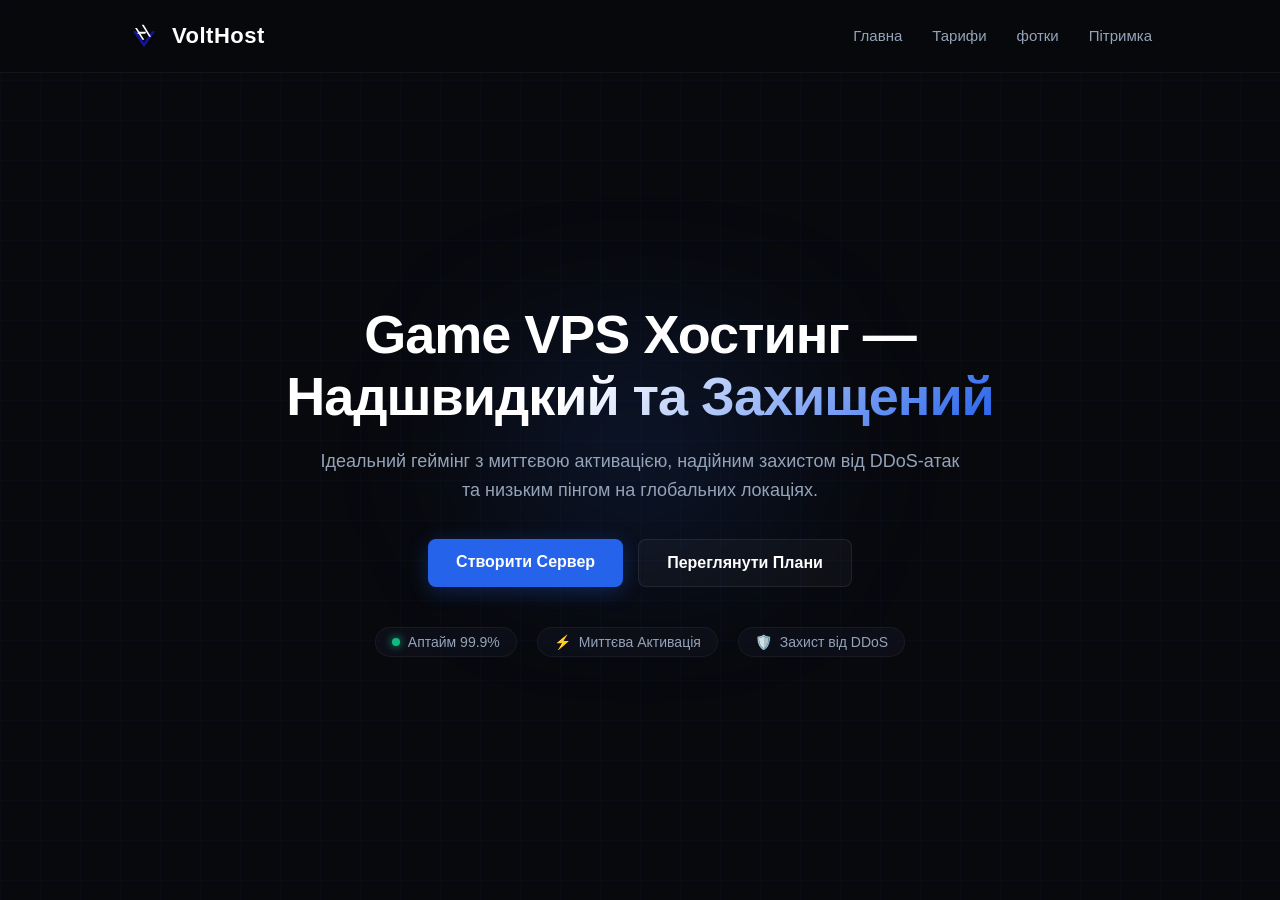
==== index.html @ 03e96195 "first commit" ====
<!DOCTYPE html>
<html lang="en">
<head>
    <meta charset="UTF-8">
    <meta name="viewport" content="width=device-width, initial-scale=1.0">
    <title>Document</title>
    <link rel="stylesheet" href="/index.css">
    <link rel="stylesheet" href="/index.js">
</head>
<body>
    <div class="bg-grid"></div>
    <div class="bg-glow"></div>

    <header class="header">
        <a href="#" class="logo-container">
            <div class="logo-icon">
                <svg viewBox="0 0 100 100" width="100%" height="100%">
                    <path d="M15 35 L48 83 L52 83 L85 35 L75 35 L50 71 L25 35 Z" fill="#11159a" />
                    <path d="M22 25 L45 62 L51 62 L28 25 Z" fill="#ffffff" />
                    <path d="M43 15 L66 52 L72 52 L49 15 Z" fill="#ffffff" />
                    <path d="M32 37 L57 37 L54 43 L29 43 Z" fill="#ffffff" />
                </svg>
            </div>
            VoltHost
        </a>
        
        <ul class="nav-links">
            <li><a href="#">Главна</a></li>
            <li><a href="#">Тарифи</a></li>
            <li><a href="#">фотки</a></li>
            <li><a href="#">Пітримка</a></li>
        </ul>

        
    </header>

    <section class="hero">
        <div class="hero-content">
            <h1>Game VPS Хостинг — <br><span class="text-gradient">Надшвидкий та Захищений</span></h1>
            
            <p>Ідеальний геймінг з миттєвою активацією, надійним захистом від DDoS-атак та низьким пінгом на глобальних локаціях.</p>
            
            <div class="cta-buttons">
                <a href="#" class="btn-primary">Створити Сервер</a>
                <a href="#" class="btn-secondary">Переглянути Плани</a>
            </div>

            <div class="features-badges">
                <div class="badge">
                    <span class="dot"></span> Аптайм 99.9%
                </div>
                <div class="badge">
                    <span class="icon">⚡</span> Миттєва Активація
                </div>
                <div class="badge">
                    <span class="icon">🛡️</span> Захист від DDoS
                </div>
            </div>
        </div>
    </section>
</body>
</html>
---- index.css ----
* {
    margin: 0;
    padding: 0;
    box-sizing: border-box;
    font-family: 'Segoe UI', Tahoma, Geneva, Verdana, sans-serif;
}

body {
    background-color: #08090D; /* Глибокий космічний чорний */
    color: #FFFFFF;
    overflow-x: hidden;
}

/* Тонка фонова сітка для технологічного ефекту */
.bg-grid {
    position: absolute;
    top: 0;
    left: 0;
    width: 100%;
    height: 100vh;
    background-image: 
        linear-gradient(rgba(37, 99, 235, 0.03) 1px, transparent 1px),
        linear-gradient(90deg, rgba(37, 99, 235, 0.03) 1px, transparent 1px);
    background-size: 40px 40px;
    z-index: 1;
    pointer-events: none;
}

/* Синє розмите світіння по центру */
.bg-glow {
    position: absolute;
    top: 50%;
    left: 50%;
    transform: translate(-50%, -50%);
    width: 600px;
    height: 300px;
    background: radial-gradient(circle, rgba(37, 99, 235, 0.15) 0%, transparent 70%);
    filter: blur(60px);
    z-index: 1;
    pointer-events: none;
}

/* Навігація (Header) */
.header {
    position: fixed;
    top: 0;
    left: 0;
    width: 100%;
    padding: 20px 10%;
    display: flex;
    justify-content: space-between;
    align-items: center;
    z-index: 100;
    background: rgba(8, 9, 13, 0.7);
    backdrop-filter: blur(12px); /* Ефект матового скла */
    border-bottom: 1px solid rgba(255, 255, 255, 0.05);
}

/* Логотип VoltHost з новою іконкою VH */
.logo-container {
    display: flex;
    align-items: center;
    gap: 12px;
    text-decoration: none;
    color: #FFFFFF;
    font-size: 22px;
    font-weight: 700;
    letter-spacing: 0.5px;
}

/* Контейнер для SVG іконки */
.logo-icon {
    width: 32px;
    height: 32px;
    display: flex;
    align-items: center;
    justify-content: center;
}

.nav-links {
    display: flex;
    list-style: none;
    gap: 30px;
}

.nav-links a {
    color: #94A3B8;
    text-decoration: none;
    font-size: 15px;
    font-weight: 500;
    transition: color 0.3s ease;
}

.nav-links a:hover {
    color: #2563EB;
}

.btn-login {
    border: 1px solid rgba(255, 255, 255, 0.15);
    padding: 8px 20px;
    border-radius: 6px;
    color: #FFFFFF;
    text-decoration: none;
    font-size: 14px;
    font-weight: 500;
    transition: all 0.3s ease;
}

.btn-login:hover {
    border-color: #2563EB;
    background-color: rgba(37, 99, 235, 0.05);
}

/* Херо-зона (Hero Section) */
.hero {
    min-height: 100vh;
    display: flex;
    flex-direction: column;
    justify-content: center;
    align-items: center;
    text-align: center;
    padding: 0 20px;
    position: relative;
    z-index: 2;
}

.hero-content {
    max-width: 850px;
    margin-top: 60px;
}

.hero h1 {
    font-size: 54px;
    font-weight: 800;
    line-height: 1.15;
    margin-bottom: 20px;
    letter-spacing: -1px;
}

.text-gradient {
    background: linear-gradient(135deg, #FFFFFF 40%, #2563EB 100%);
    -webkit-background-clip: text;
    -webkit-text-fill-color: transparent;
}

.hero p {
    color: #94A3B8;
    font-size: 18px;
    line-height: 1.6;
    margin-bottom: 35px;
    max-width: 650px;
    margin-left: auto;
    margin-right: auto;
}

/* Кнопки дій */
.cta-buttons {
    display: flex;
    justify-content: center;
    gap: 15px;
    margin-bottom: 40px;
}

.btn-primary {
    background-color: #2563EB;
    color: #FFFFFF;
    padding: 14px 28px;
    border-radius: 8px;
    text-decoration: none;
    font-weight: 600;
    font-size: 16px;
    box-shadow: 0 4px 20px rgba(37, 99, 235, 0.3);
    transition: all 0.3s ease;
}

.btn-primary:hover {
    background-color: #1D4ED8;
    transform: translateY(-2px);
    box-shadow: 0 6px 24px rgba(37, 99, 235, 0.4);
}

.btn-secondary {
    background-color: rgba(255, 255, 255, 0.03);
    border: 1px solid rgba(255, 255, 255, 0.08);
    color: #FFFFFF;
    padding: 14px 28px;
    border-radius: 8px;
    text-decoration: none;
    font-weight: 600;
    font-size: 16px;
    transition: all 0.3s ease;
}

.btn-secondary:hover {
    background-color: rgba(255, 255, 255, 0.08);
    border-color: rgba(255, 255, 255, 0.2);
    transform: translateY(-2px);
}

/* Теги переваг внизу */
.features-badges {
    display: flex;
    justify-content: center;
    gap: 20px;
    flex-wrap: wrap;
}

.badge {
    background-color: rgba(17, 19, 30, 0.6);
    border: 1px solid rgba(255, 255, 255, 0.05);
    padding: 6px 16px;
    border-radius: 20px;
    font-size: 14px;
    color: #94A3B8;
    display: flex;
    align-items: center;
    gap: 8px;
}

.badge span.dot {
    width: 8px;
    height: 8px;
    background-color: #10B981;
    border-radius: 50%;
    display: inline-block;
    box-shadow: 0 0 8px #10B981;
}

.badge span.icon {
    color: #2563EB;
}

@media (max-width: 768px) {
    .header {
        padding: 15px 5%;
    }
    .nav-links {
        display: none;
    }
    .hero h1 {
        font-size: 36px;
    }
    .hero p {
        font-size: 16px;
    }
    .cta-buttons {
        flex-direction: column;
        width: 100%;
        max-width: 300px;
        margin-left: auto;
        margin-right: auto;
    }
}
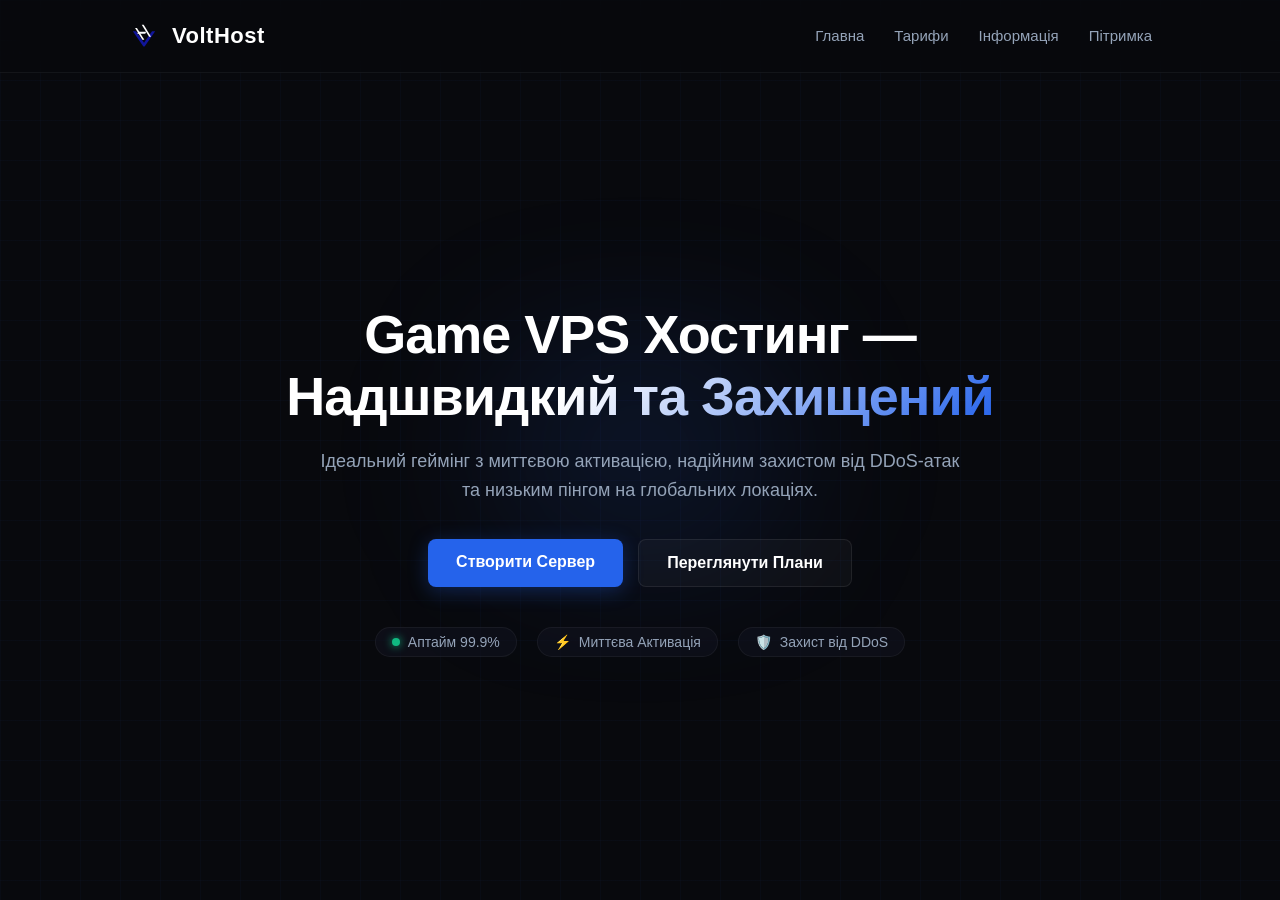
==== commit 4a73bfb8: "v 1.0.1" ====
--- a/index.html
+++ b/index.html
@@ -1,11 +1,13 @@
 <!DOCTYPE html>
 <html lang="en">
 <head>
+   <head>
     <meta charset="UTF-8">
     <meta name="viewport" content="width=device-width, initial-scale=1.0">
-    <title>Document</title>
-    <link rel="stylesheet" href="/index.css">
-    <link rel="stylesheet" href="/index.js">
+    <title>VoltHost — Game VPS</title>
+    <!-- Прибрали косий ліній перед назвою файлу -->
+    <link rel="stylesheet" href="index.css"> 
+</head>
 </head>
 <body>
     <div class="bg-grid"></div>
@@ -27,7 +29,7 @@
         <ul class="nav-links">
             <li><a href="#">Главна</a></li>
             <li><a href="#">Тарифи</a></li>
-            <li><a href="#">фотки</a></li>
+            <li><a href="#">Інформація</a></li>
             <li><a href="#">Пітримка</a></li>
         </ul>
 
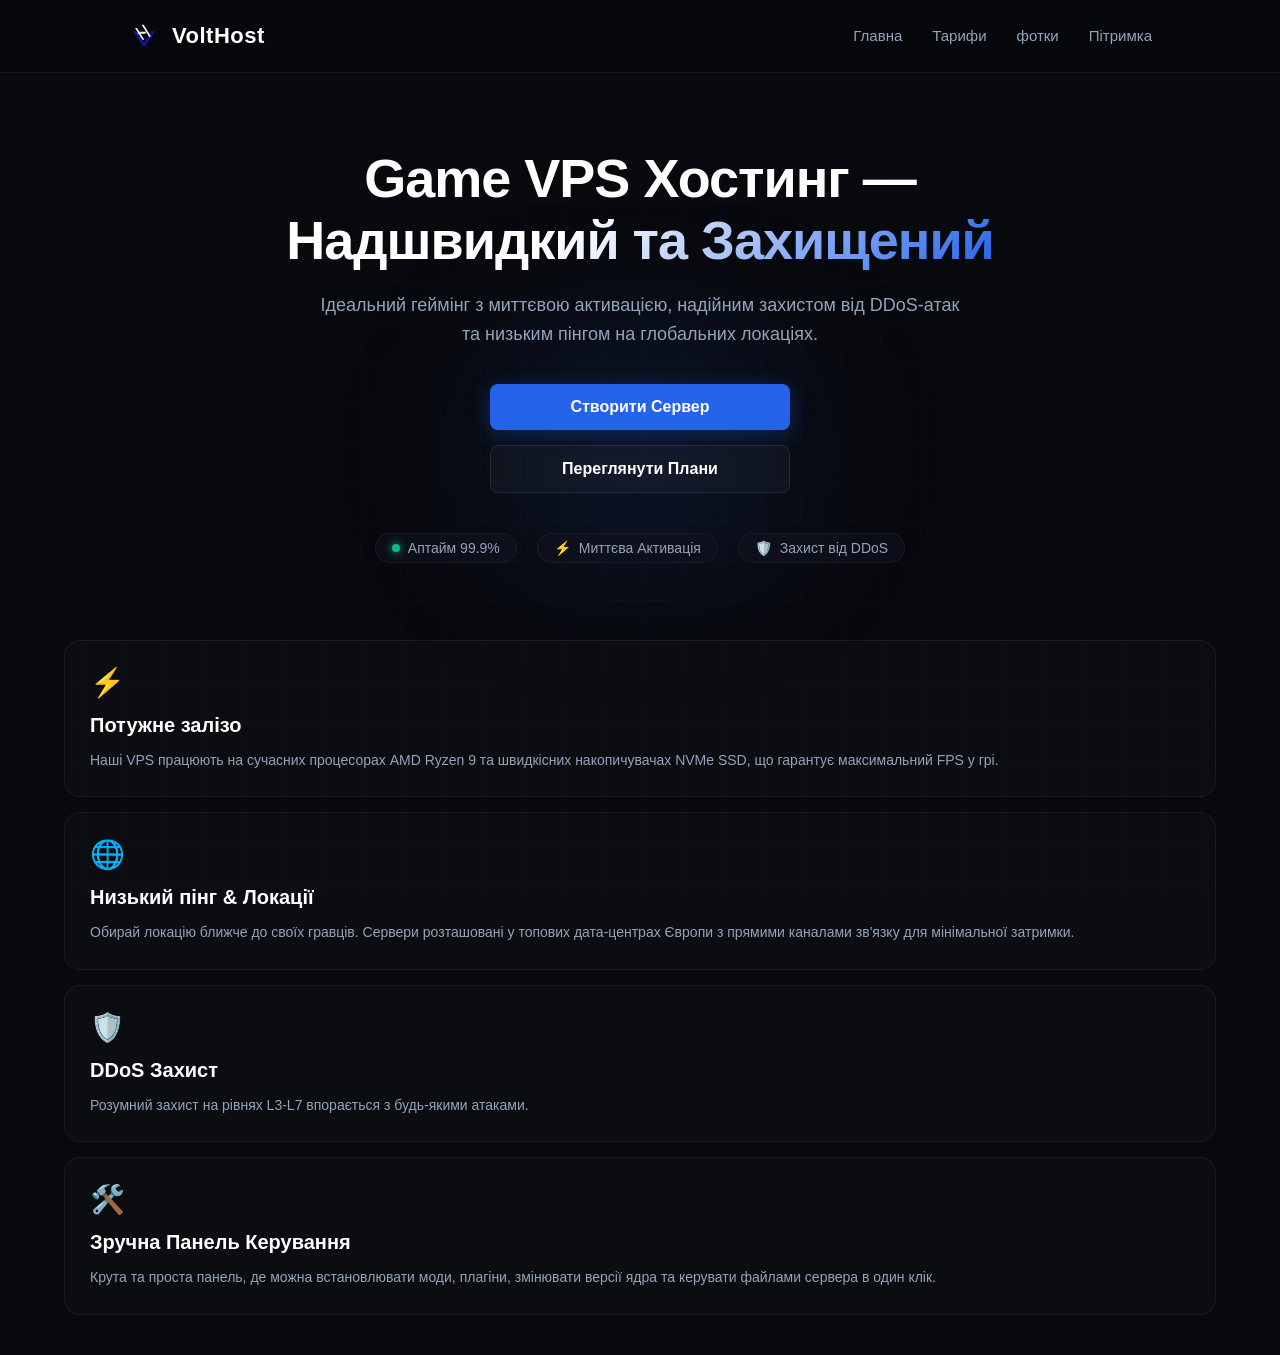
==== commit 98dd00d8: "v1.1" ====
--- a/index.html
+++ b/index.html
@@ -1,13 +1,10 @@
 <!DOCTYPE html>
-<html lang="en">
+<html lang="uk">
 <head>
-   <head>
     <meta charset="UTF-8">
     <meta name="viewport" content="width=device-width, initial-scale=1.0">
     <title>VoltHost — Game VPS</title>
-    <!-- Прибрали косий ліній перед назвою файлу -->
-    <link rel="stylesheet" href="index.css"> 
-</head>
+    <link rel="stylesheet" href="index.css">
 </head>
 <body>
     <div class="bg-grid"></div>
@@ -26,14 +23,18 @@
             VoltHost
         </a>
         
-        <ul class="nav-links">
+        <ul class="nav-links" id="navLinks">
             <li><a href="#">Главна</a></li>
             <li><a href="#">Тарифи</a></li>
-            <li><a href="#">Інформація</a></li>
+            <li><a href="#">фотки</a></li>
             <li><a href="#">Пітримка</a></li>
         </ul>
 
-        
+        <div class="menu-toggle" id="menuToggle">
+            <span></span>
+            <span></span>
+            <span></span>
+        </div>
     </header>
 
     <section class="hero">
@@ -60,5 +61,36 @@
             </div>
         </div>
     </section>
+    <section class="info-section">
+        <div class="info-grid">
+            
+            <div class="info-card card-top-right">
+                <div class="card-icon">⚡</div>
+                <h3>Потужне залізо</h3>
+                <p>Наші VPS працюють на сучасних процесорах AMD Ryzen 9 та швидкісних накопичувачах NVMe SSD, що гарантує максимальний FPS у грі.</p>
+            </div>
+
+            <div class="info-card card-mid-left">
+                <div class="card-icon">🌐</div>
+                <h3>Низький пінг & Локації</h3>
+                <p>Обирай локацію ближче до своїх гравців. Сервери розташовані у топових дата-центрах Європи з прямими каналами зв'язку для мінімальної затримки.</p>
+            </div>
+
+            <div class="info-card card-mid-right">
+                <div class="card-icon">🛡️</div>
+                <h3>DDoS Захист</h3>
+                <p>Розумний захист на рівнях L3-L7 впорається з будь-якими атаками.</p>
+            </div>
+
+            <div class="info-card card-bottom-right">
+                <div class="card-icon">🛠️</div>
+                <h3>Зручна Панель Керування</h3>
+                <p>Крута та проста панель, де можна встановлювати моди, плагіни, змінювати версії ядра та керувати файлами сервера в один клік.</p>
+            </div>
+
+        </div>
+    </section>
+
+    <script src="index.js"></script>
 </body>
 </html>
--- a/index.css
+++ b/index.css
@@ -81,6 +81,7 @@
     display: flex;
     list-style: none;
     gap: 30px;
+    margin-left: auto; /* ЦЕЙ РЯДОК посунув твої посилання в кінець */
 }
 
 .nav-links a {
@@ -95,38 +96,27 @@
     color: #2563EB;
 }
 
-.btn-login {
-    border: 1px solid rgba(255, 255, 255, 0.15);
-    padding: 8px 20px;
-    border-radius: 6px;
-    color: #FFFFFF;
-    text-decoration: none;
-    font-size: 14px;
-    font-weight: 500;
-    transition: all 0.3s ease;
-}
-
-.btn-login:hover {
-    border-color: #2563EB;
-    background-color: rgba(37, 99, 235, 0.05);
+/* Приховуємо бургер на комп'ютерах */
+.menu-toggle {
+    display: none;
 }
 
 /* Херо-зона (Hero Section) */
 .hero {
-    min-height: 100vh;
+    min-height: 70vh; /* Зменшили з 100vh, щоб інфа піднялася вище */
     display: flex;
     flex-direction: column;
     justify-content: center;
     align-items: center;
     text-align: center;
-    padding: 0 20px;
+    padding: 120px 20px 40px 20px; /* Додали відступ зверху під шапку і зменшили знизу */
     position: relative;
     z-index: 2;
 }
 
 .hero-content {
     max-width: 850px;
-    margin-top: 60px;
+    margin-top: 0; /* Прибрали зайвий відступ */
 }
 
 .hero h1 {
@@ -230,18 +220,146 @@
     color: #2563EB;
 }
 
+/* Секція з картками інформації */
+.info-section {
+    width: 100%;
+    padding: 20px 10% 80px 10%; /* Зменшили верхній padding з 80px до 20px */
+    position: relative;
+    z-index: 2;
+}
+
+/* Налаштування асиметричної сітки (Grid) точнісінько як на малюнку */
+.info-grid {
+    display: grid;
+    grid-template-columns: repeat(3, 1fr); /* Ділимо екран на 3 рівні колонки */
+    gap: 25px; /* Відступи між сірими квадратами */
+    max-width: 1200px;
+    margin: 0 auto;
+}
+
+/* Базовий стиль для кожної картки */
+.info-card {
+    background: rgba(255, 255, 255, 0.02);
+    border: 1px solid rgba(255, 255, 255, 0.05);
+    border-radius: 16px;
+    padding: 35px;
+    display: flex;
+    flex-direction: column;
+    justify-content: center;
+    transition: all 0.4s ease;
+}
+
+/* Ефект підсвічування при наведенні курсору */
+.info-card:hover {
+    background: rgba(37, 99, 235, 0.04);
+    border-color: rgba(37, 99, 235, 0.3);
+    transform: translateY(-5px);
+    box-shadow: 0 10px 30px rgba(37, 99, 235, 0.1);
+}
+
+.card-icon {
+    font-size: 28px;
+    margin-bottom: 15px;
+}
+
+.info-card h3 {
+    font-size: 20px;
+    font-weight: 600;
+    margin-bottom: 12px;
+    color: #FFFFFF;
+}
+
+.info-card p {
+    font-size: 14px;
+    color: #94A3B8;
+    line-height: 1.6;
+}
+
+/* Розставляємо картки по позиціях з твого скриншоту */
+.card-top-right {
+    grid-column: 2 / 4; /* Займає 2-гу та 3-тю колонки в першому рядку */
+    min-height: 200px;
+}
+
+.card-mid-left {
+    grid-column: 1 / 3; /* Займає 1-шу та 2-гу колонки в другому рядку */
+    min-height: 220px;
+}
+
+.card-mid-right {
+    grid-column: 3 / 4; /* Квадратний блок праворуч */
+}
+
+.card-bottom-right {
+    grid-column: 2 / 4; /* Займає 2-гу та 3-тю колонки в нижньому рядку */
+    min-height: 200px;
+}
+
+/* Адаптивність для телефонів */
 @media (max-width: 768px) {
     .header {
         padding: 15px 5%;
     }
+
+    /* Показуємо іконку трьох смужок на мобілках */
+    .menu-toggle {
+        display: flex;
+        flex-direction: column;
+        gap: 5px;
+        cursor: pointer;
+        z-index: 101;
+    }
+
+    .menu-toggle span {
+        width: 25px;
+        height: 3px;
+        background-color: #FFFFFF;
+        border-radius: 2px;
+        transition: all 0.3s ease;
+    }
+
+    /* Мобільне меню повністю закрите за замовчуванням */
     .nav-links {
-        display: none;
-    }
-    .hero h1 {
-        font-size: 36px;
-    }
-    .hero p {
-        font-size: 16px;
+        display: none; 
+        position: fixed;
+        top: 0;
+        left: 0;
+        width: 100%;
+        height: 100vh;
+        background: rgba(8, 9, 13, 0.98);
+        backdrop-filter: blur(15px);
+        flex-direction: column;
+        justify-content: center;
+        align-items: center;
+        gap: 30px;
+        margin-left: 0;
+        z-index: 99;
+    }
+
+    /* Клас, який вмикає відображення при кліку */
+    .nav-links.active {
+        display: flex;
+    }
+
+    .nav-links a {
+        font-size: 20px;
+    }
+
+    /* Перетворення смужок на хрестик при активному меню */
+    .menu-toggle.active span:nth-child(1) {
+        transform: rotate(45deg) translate(5px, 6px);
+    }
+    .menu-toggle.active span:nth-child(2) {
+        opacity: 0;
+    }
+    .menu-toggle.active span:nth-child(3) {
+        transform: rotate(-45deg) translate(5px, -6px);
+    }
+
+    .hero {
+        min-height: auto;
+        padding: 100px 20px 30px 20px;
+    }
     }
     .cta-buttons {
         flex-direction: column;
@@ -250,4 +368,19 @@
         margin-left: auto;
         margin-right: auto;
     }
+    /* Додати всередину @media (max-width: 768px) */
+    .info-section {
+        padding: 10px 5% 40px 5%; /* Мінімум відступів для мобілок */
+    }
+    
+    .info-grid {
+        grid-template-columns: 1fr; /* На мобілці стає 1 колонка замість 3 */
+        gap: 15px;
+    }
+    
+    .info-card, .card-top-right, .card-mid-left, .card-mid-right, .card-bottom-right {
+        grid-column: 1 / -1; /* Всі картки розтягуються на повну ширину */
+        min-height: auto;
+        padding: 25px;
+    }
 }
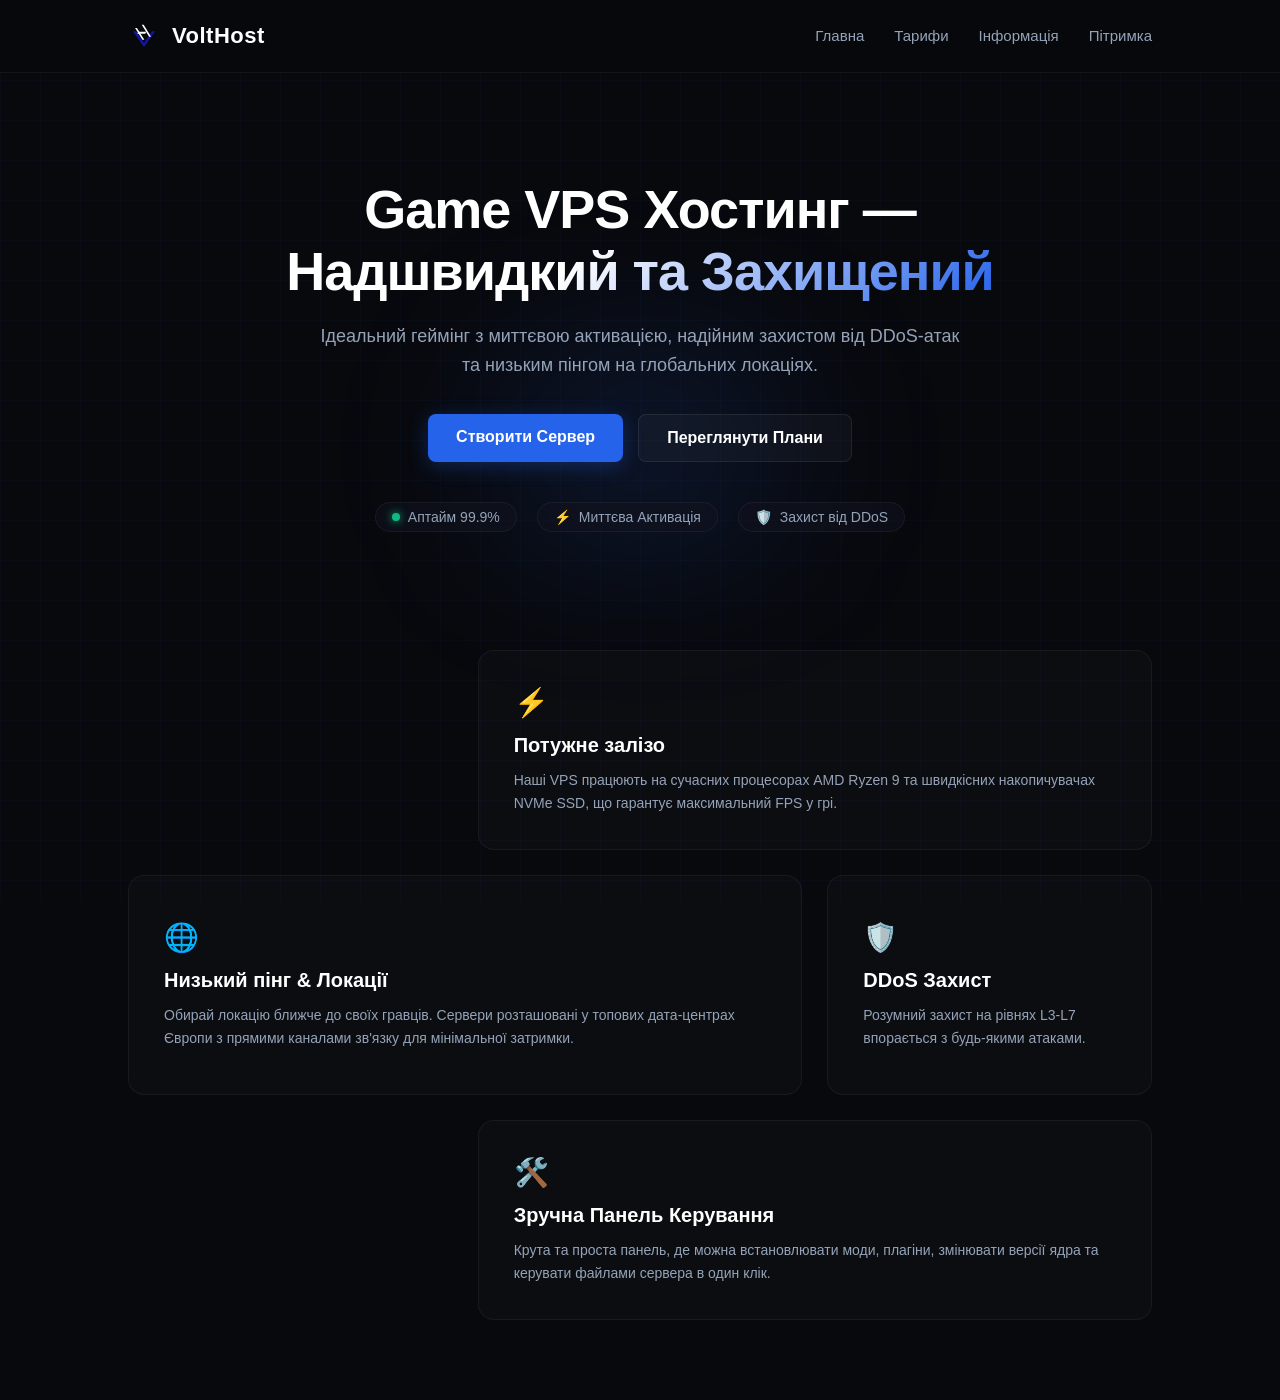
==== commit d6fd30ce: "1.2 (But nobody came)" ====
--- a/index.html
+++ b/index.html
@@ -24,10 +24,10 @@
         </a>
         
         <ul class="nav-links" id="navLinks">
-            <li><a href="#">Главна</a></li>
+            <li><a href="index.html">Главна</a></li>
             <li><a href="#">Тарифи</a></li>
-            <li><a href="#">фотки</a></li>
-            <li><a href="#">Пітримка</a></li>
+            <li><a href="#">Інформація</a></li>
+            <li><a href="support.html">Пітримка</a></li>
         </ul>
 
         <div class="menu-toggle" id="menuToggle">
--- a/index.css
+++ b/index.css
@@ -219,7 +219,7 @@
 .badge span.icon {
     color: #2563EB;
 }
-
+/* Секція з картками інформації */
 /* Секція з картками інформації */
 .info-section {
     width: 100%;
@@ -356,10 +356,11 @@
         transform: rotate(-45deg) translate(5px, -6px);
     }
 
-    .hero {
-        min-height: auto;
-        padding: 100px 20px 30px 20px;
-    }
+    .hero h1 {
+        font-size: 36px;
+    }
+    .hero p {
+        font-size: 16px;
     }
     .cta-buttons {
         flex-direction: column;
@@ -370,7 +371,7 @@
     }
     /* Додати всередину @media (max-width: 768px) */
     .info-section {
-        padding: 10px 5% 40px 5%; /* Мінімум відступів для мобілок */
+        padding: 40px 5%;
     }
     
     .info-grid {
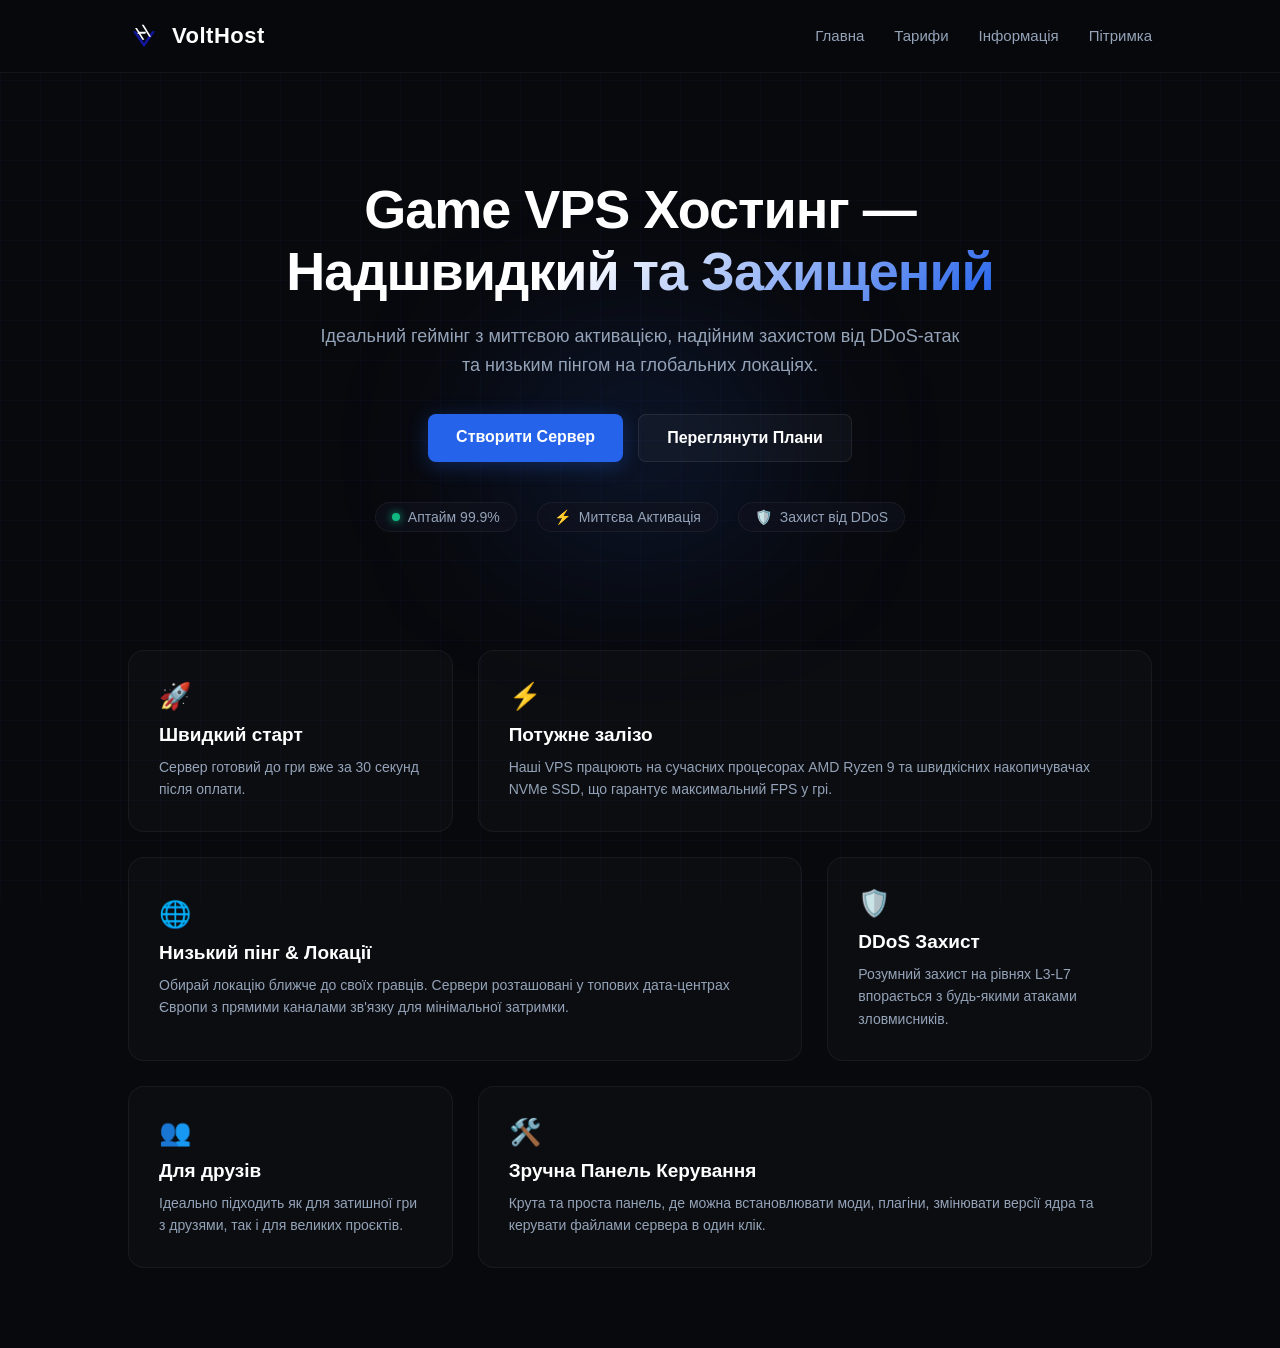
==== commit fdc12d73: "v1.2.1" ====
--- a/index.html
+++ b/index.html
@@ -27,7 +27,7 @@
             <li><a href="index.html">Главна</a></li>
             <li><a href="#">Тарифи</a></li>
             <li><a href="#">Інформація</a></li>
-            <li><a href="support.html">Пітримка</a></li>
+            <li><a href="suport.html">Пітримка</a></li>
         </ul>
 
         <div class="menu-toggle" id="menuToggle">
@@ -61,8 +61,14 @@
             </div>
         </div>
     </section>
-    <section class="info-section">
+   <section class="info-section">
         <div class="info-grid">
+            
+            <div class="info-card card-top-left">
+                <div class="card-icon">🚀</div>
+                <h3>Швидкий старт</h3>
+                <p>Сервер готовий до гри вже за 30 секунд після оплати.</p>
+            </div>
             
             <div class="info-card card-top-right">
                 <div class="card-icon">⚡</div>
@@ -79,7 +85,13 @@
             <div class="info-card card-mid-right">
                 <div class="card-icon">🛡️</div>
                 <h3>DDoS Захист</h3>
-                <p>Розумний захист на рівнях L3-L7 впорається з будь-якими атаками.</p>
+                <p>Розумний захист на рівнях L3-L7 впорається з будь-якими атаками зловмисників.</p>
+            </div>
+
+            <div class="info-card card-bottom-left">
+                <div class="card-icon">👥</div>
+                <h3>Для друзів</h3>
+                <p>Ідеально підходить як для затишної гри з друзями, так і для великих проєктів.</p>
             </div>
 
             <div class="info-card card-bottom-right">
--- a/index.css
+++ b/index.css
@@ -220,7 +220,7 @@
     color: #2563EB;
 }
 /* Секція з картками інформації */
-/* Секція з картками інформації */
+
 .info-section {
     width: 100%;
     padding: 20px 10% 80px 10%; /* Зменшили верхній padding з 80px до 20px */
@@ -229,10 +229,11 @@
 }
 
 /* Налаштування асиметричної сітки (Grid) точнісінько як на малюнку */
+/* Налаштування сітки Bento Grid на 3 рівні колонки */
 .info-grid {
     display: grid;
-    grid-template-columns: repeat(3, 1fr); /* Ділимо екран на 3 рівні колонки */
-    gap: 25px; /* Відступи між сірими квадратами */
+    grid-template-columns: repeat(3, 1fr); 
+    gap: 25px; 
     max-width: 1200px;
     margin: 0 auto;
 }
@@ -242,14 +243,14 @@
     background: rgba(255, 255, 255, 0.02);
     border: 1px solid rgba(255, 255, 255, 0.05);
     border-radius: 16px;
-    padding: 35px;
+    padding: 30px;
     display: flex;
     flex-direction: column;
     justify-content: center;
     transition: all 0.4s ease;
-}
-
-/* Ефект підсвічування при наведенні курсору */
+    min-height: 180px; /* Робимо однакову базову висоту */
+}
+
 .info-card:hover {
     background: rgba(37, 99, 235, 0.04);
     border-color: rgba(37, 99, 235, 0.3);
@@ -258,14 +259,14 @@
 }
 
 .card-icon {
-    font-size: 28px;
-    margin-bottom: 15px;
+    font-size: 26px;
+    margin-bottom: 12px;
 }
 
 .info-card h3 {
-    font-size: 20px;
+    font-size: 19px;
     font-weight: 600;
-    margin-bottom: 12px;
+    margin-bottom: 10px;
     color: #FFFFFF;
 }
 
@@ -275,24 +276,29 @@
     line-height: 1.6;
 }
 
-/* Розставляємо картки по позиціях з твого скриншоту */
+/* РЯДОК 1 */
+.card-top-left {
+    grid-column: 1 / 2;  /* Маленький блок ліворуч */
+}
 .card-top-right {
-    grid-column: 2 / 4; /* Займає 2-гу та 3-тю колонки в першому рядку */
-    min-height: 200px;
-}
-
+    grid-column: 2 / 4;  /* Довгий блок праворуч */
+}
+
+/* РЯДОК 2 */
 .card-mid-left {
-    grid-column: 1 / 3; /* Займає 1-шу та 2-гу колонки в другому рядку */
-    min-height: 220px;
+    grid-column: 1 / 3;  /* Довгий блок ліворуч */
 }
 
 .card-mid-right {
-    grid-column: 3 / 4; /* Квадратний блок праворуч */
-}
-
+    grid-column: 3 / 4;  /* Маленький блок праворуч */
+}
+
+/* РЯДОК 3 */
+.card-bottom-left {
+    grid-column: 1 / 2;  /* Маленький блок ліворуч */
+}
 .card-bottom-right {
-    grid-column: 2 / 4; /* Займає 2-гу та 3-тю колонки в нижньому рядку */
-    min-height: 200px;
+    grid-column: 2 / 4;  /* Довгий блок праворуч */
 }
 
 /* Адаптивність для телефонів */
@@ -374,13 +380,13 @@
         padding: 40px 5%;
     }
     
-    .info-grid {
-        grid-template-columns: 1fr; /* На мобілці стає 1 колонка замість 3 */
+   .info-grid {
+        grid-template-columns: 1fr;
         gap: 15px;
     }
     
-    .info-card, .card-top-right, .card-mid-left, .card-mid-right, .card-bottom-right {
-        grid-column: 1 / -1; /* Всі картки розтягуються на повну ширину */
+    .info-card {
+        grid-column: 1 / -1 !important;
         min-height: auto;
         padding: 25px;
     }
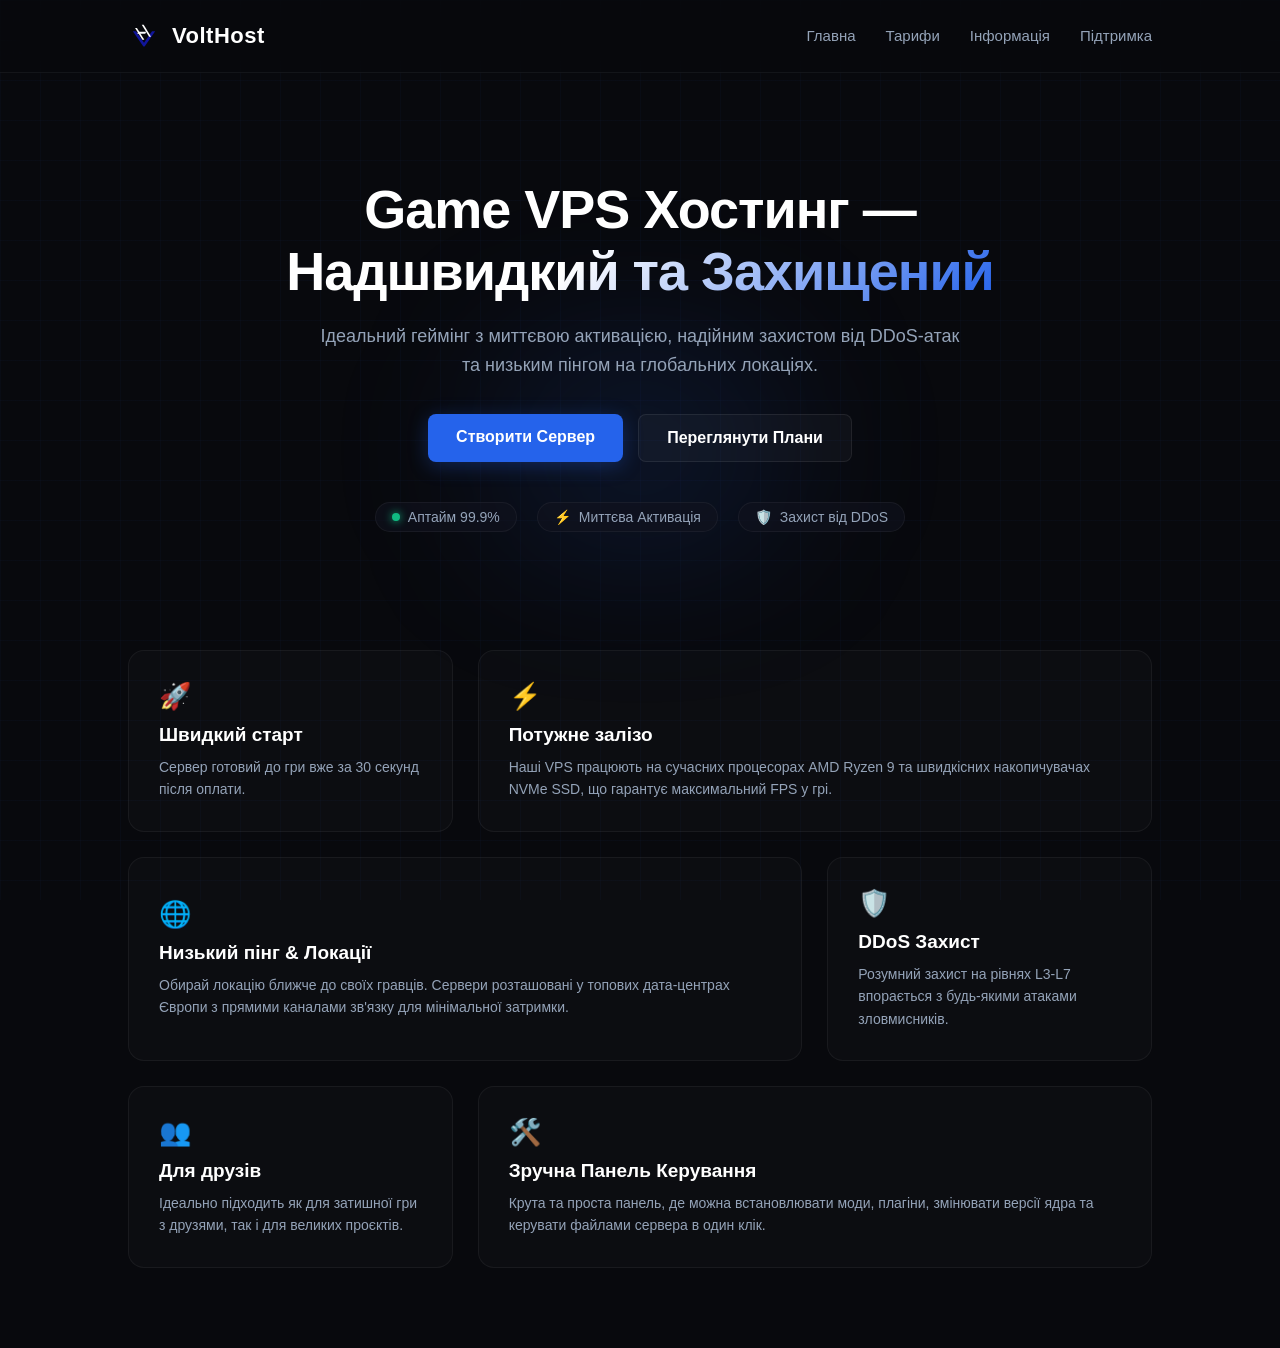
==== commit 0aac35ff: "v1.2.2" ====
--- a/index.html
+++ b/index.html
@@ -27,7 +27,7 @@
             <li><a href="index.html">Главна</a></li>
             <li><a href="#">Тарифи</a></li>
             <li><a href="#">Інформація</a></li>
-            <li><a href="suport.html">Пітримка</a></li>
+            <li><a href="suport.html">Підтримка</a></li>
         </ul>
 
         <div class="menu-toggle" id="menuToggle">
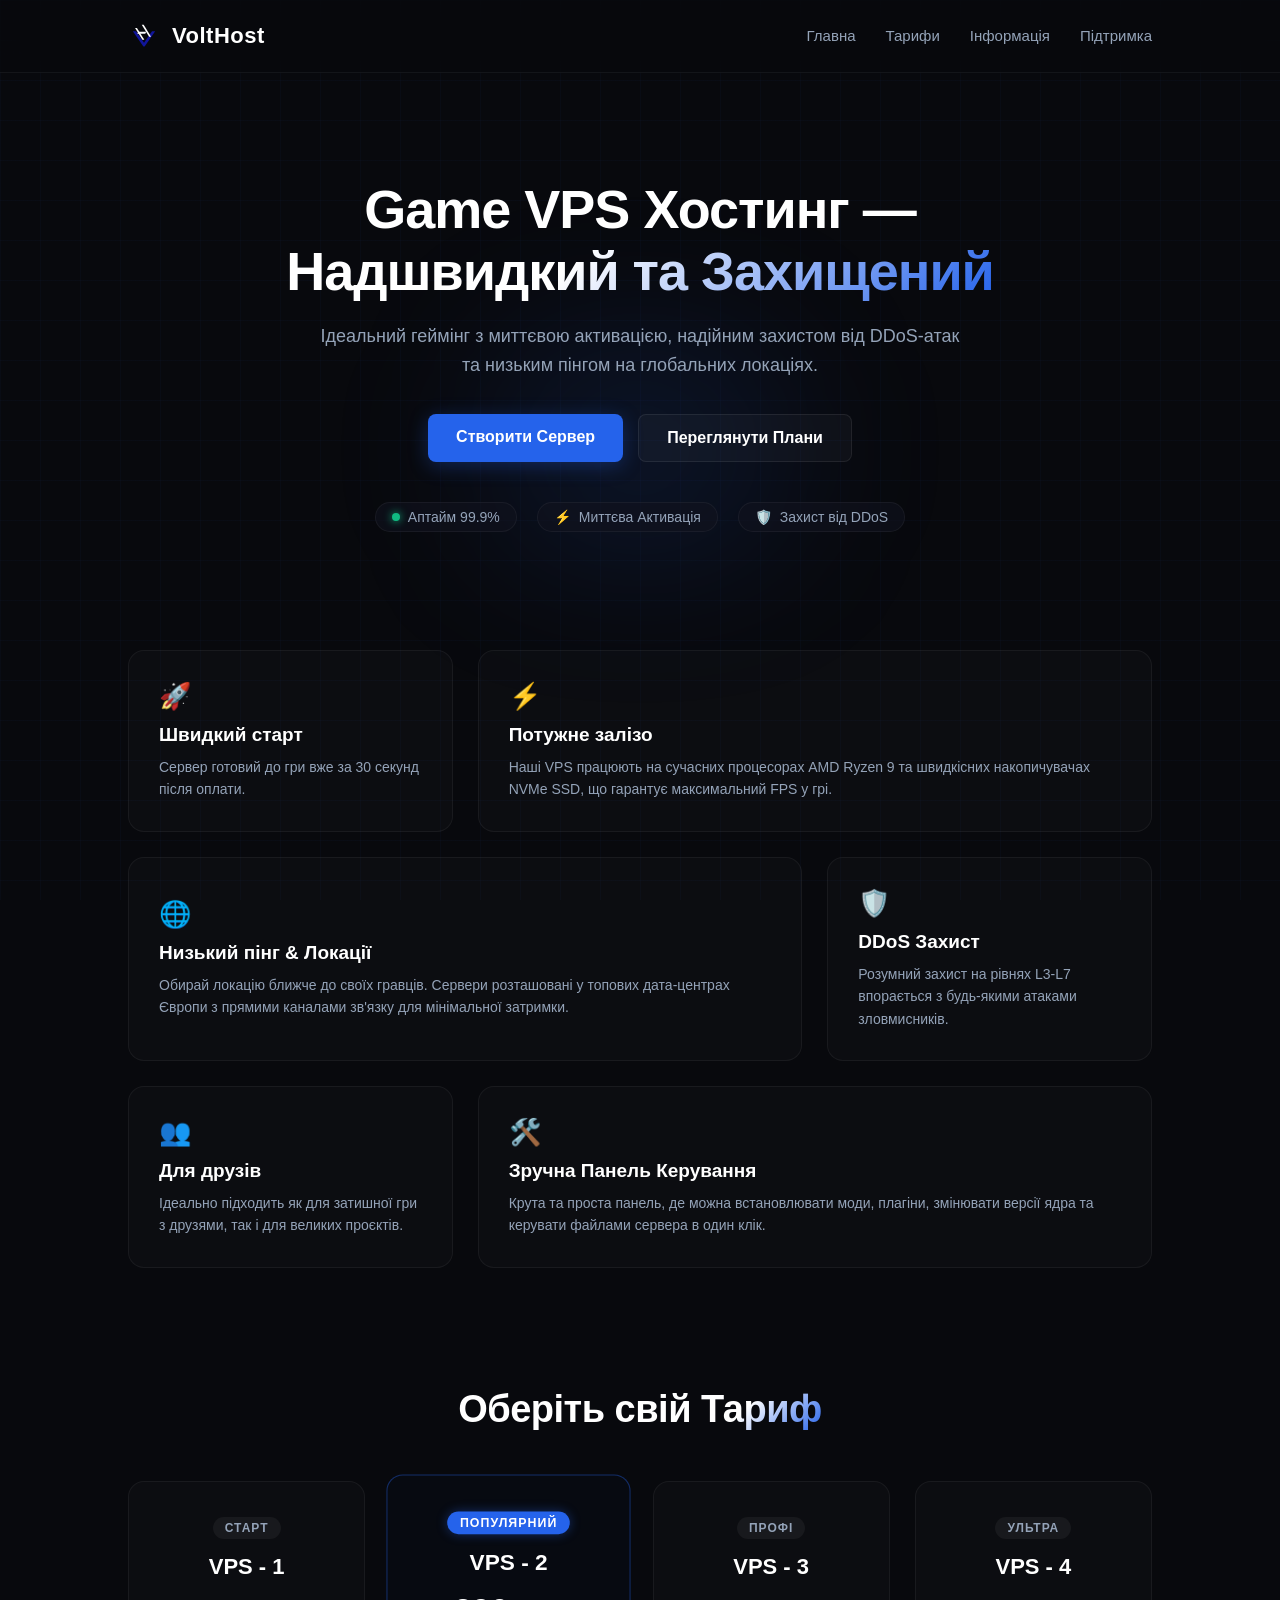
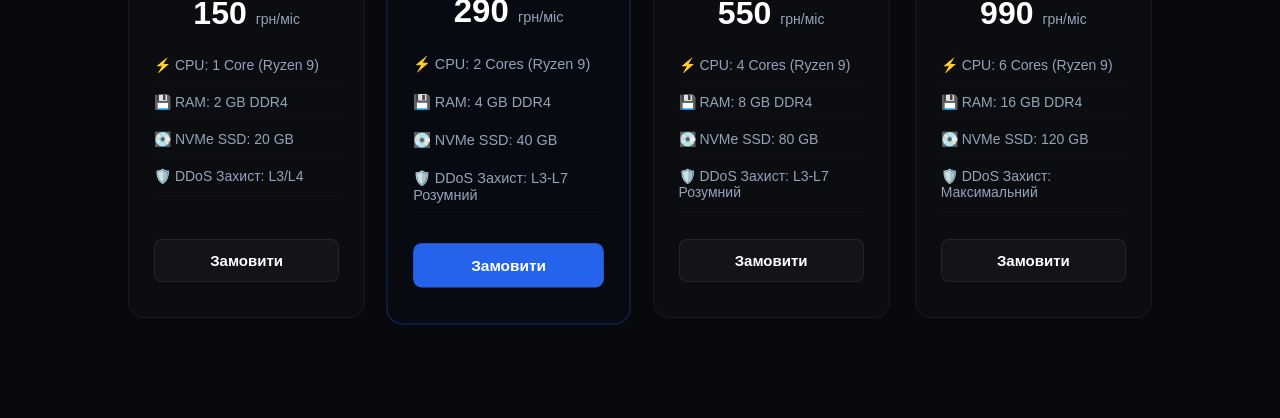
==== commit 80bb9b18: "1.3" ====
--- a/index.html
+++ b/index.html
@@ -25,8 +25,8 @@
         
         <ul class="nav-links" id="navLinks">
             <li><a href="index.html">Главна</a></li>
-            <li><a href="#">Тарифи</a></li>
-            <li><a href="#">Інформація</a></li>
+            <li><a href="./index.html#tarif">Тарифи</a></li>
+            <li><a href="./index.html#infarct">Інформація</a></li>
             <li><a href="suport.html">Підтримка</a></li>
         </ul>
 
@@ -44,8 +44,8 @@
             <p>Ідеальний геймінг з миттєвою активацією, надійним захистом від DDoS-атак та низьким пінгом на глобальних локаціях.</p>
             
             <div class="cta-buttons">
-                <a href="#" class="btn-primary">Створити Сервер</a>
-                <a href="#" class="btn-secondary">Переглянути Плани</a>
+                <a href="./index.html#tarif" class="btn-primary">Створити Сервер</a>
+                <a href="./index.html#tarif" class="btn-secondary">Переглянути Плани</a>
             </div>
 
             <div class="features-badges">
@@ -61,7 +61,7 @@
             </div>
         </div>
     </section>
-   <section class="info-section">
+   <section class="info-section" id="infarct">
         <div class="info-grid">
             
             <div class="info-card card-top-left">
@@ -102,6 +102,102 @@
 
         </div>
     </section>
+    <section class="pricing-section" id="tarif">
+        <h2 class="section-title">Оберіть свій <span class="text-gradient">Тариф</span></h2>
+        
+        <div class="pricing-grid">
+            
+            <div class="price-card">
+                <div class="price-badge">Старт</div>
+                <h3>VPS - 1</h3>
+                <div class="price-value">150 <span>грн/міс</span></div>
+                <ul class="price-features">
+                    <li>⚡ CPU: 1 Core (Ryzen 9)</li>
+                    <li>💾 RAM: 2 GB DDR4</li>
+                    <li>💽 NVMe SSD: 20 GB</li>
+                    <li>🛡️ DDoS Захист: L3/L4</li>
+                </ul>
+                <a href="#" class="btn-price">Замовити</a>
+            </div>
+
+            <div class="price-card popular">
+                <div class="price-badge-popular">Популярний</div>
+                <h3>VPS - 2</h3>
+                <div class="price-value">290 <span>грн/міс</span></div>
+                <ul class="price-features">
+                    <li>⚡ CPU: 2 Cores (Ryzen 9)</li>
+                    <li>💾 RAM: 4 GB DDR4</li>
+                    <li>💽 NVMe SSD: 40 GB</li>
+                    <li>🛡️ DDoS Захист: L3-L7 Розумний</li>
+                </ul>
+                <a href="#" class="btn-price">Замовити</a>
+            </div>
+
+            <div class="price-card">
+                <div class="price-badge">Профі</div>
+                <h3>VPS - 3</h3>
+                <div class="price-value">550 <span>грн/міс</span></div>
+                <ul class="price-features">
+                    <li>⚡ CPU: 4 Cores (Ryzen 9)</li>
+                    <li>💾 RAM: 8 GB DDR4</li>
+                    <li>💽 NVMe SSD: 80 GB</li>
+                    <li>🛡️ DDoS Захист: L3-L7 Розумний</li>
+                </ul>
+                <a href="#" class="btn-price">Замовити</a>
+            </div>
+
+            <div class="price-card">
+                <div class="price-badge">Ультра</div>
+                <h3>VPS - 4</h3>
+                <div class="price-value">990 <span>грн/міс</span></div>
+                <ul class="price-features">
+                    <li>⚡ CPU: 6 Cores (Ryzen 9)</li>
+                    <li>💾 RAM: 16 GB DDR4</li>
+                    <li>💽 NVMe SSD: 120 GB</li>
+                    <li>🛡️ DDoS Захист: Максимальний</li>
+                </ul>
+                <a href="#" class="btn-price">Замовити</a>
+            </div>
+
+        </div>
+    </section>
+    <!-- МОДАЛЬНЕ ВІКНО ЗАМОВЛЕННЯ -->
+    <div class="modal-overlay" id="orderModal">
+        <div class="modal-container">
+            <!-- Кнопка закриття (хрестик) -->
+            <button class="modal-close" id="closeModal">
+                <svg viewBox="0 0 24 24" width="24" height="24">
+                    <path d="M18 6L6 18M6 6l12 12" stroke="currentColor" stroke-width="2" stroke-linecap="round"/>
+                </svg>
+            </button>
+
+            <!-- Ліва частина: Інформація про тариф -->
+            <div class="modal-sidebar">
+                <h4 id="modalTariffName">VPS - 2</h4>
+                <div class="modal-tariff-desc" id="modalTariffFeatures">
+                    <!-- Сюди за допомогою JS підтягуватимуться дані -->
+                </div>
+            </div>
+
+            <!-- Права частина: Форма оплати -->
+            <div class="modal-content">
+                <h3>Оформлення замовлення</h3>
+                <form class="modal-form" onsubmit="event.preventDefault(); alert('Оплата успішна!');">
+                    <div class="modal-input-group">
+                        <label for="modalEmail">Введіть ваш Email</label>
+                        <input type="email" id="modalEmail" placeholder="example@gmail.com" required>
+                    </div>
+                    
+                    <div class="modal-input-group">
+                        <label for="modalCard">Номер карти</label>
+                        <input type="text" id="modalCard" placeholder="4444 4444 4444 4444" required>
+                    </div>
+
+                    <button type="submit" class="btn-buy">КУПИТИ</button>
+                </form>
+            </div>
+        </div>
+    </div>
 
     <script src="index.js"></script>
 </body>
--- a/index.css
+++ b/index.css
@@ -299,6 +299,308 @@
 }
 .card-bottom-right {
     grid-column: 2 / 4;  /* Довгий блок праворуч */
+}
+/* ==========================================================================
+   СЕКЦІЯ ТАРИФІВ
+   ========================================================================== */
+   .pricing-section {
+    width: 100%;
+    padding: 40px 10% 100px 10%;
+    position: relative;
+    z-index: 2;
+    text-align: center;
+}
+
+.section-title {
+    font-size: 38px;
+    font-weight: 800;
+    margin-bottom: 50px;
+    letter-spacing: -0.5px;
+}
+
+/* Сітка для 4-х тарифів на десктопі */
+.pricing-grid {
+    display: grid;
+    grid-template-columns: repeat(4, 1fr);
+    gap: 25px;
+    max-width: 1200px;
+    margin: 0 auto;
+}
+
+/* Картка тарифу */
+.price-card {
+    background: rgba(255, 255, 255, 0.02);
+    border: 1px solid rgba(255, 255, 255, 0.05);
+    border-radius: 16px;
+    padding: 35px 25px;
+    display: flex;
+    flex-direction: column;
+    align-items: center;
+    position: relative;
+    transition: all 0.4s ease;
+}
+
+/* Виділення популярного тарифу синьою рамкою */
+.price-card.popular {
+    border-color: rgba(37, 99, 235, 0.4);
+    background: rgba(37, 99, 235, 0.02);
+    transform: scale(1.03); /* Трішки збільшений */
+}
+
+.price-card:hover {
+    background: rgba(37, 99, 235, 0.04);
+    border-color: rgba(37, 99, 235, 0.3);
+    transform: translateY(-8px);
+    box-shadow: 0 15px 35px rgba(37, 99, 235, 0.15);
+}
+
+.price-card.popular:hover {
+    transform: translateY(-8px) scale(1.03);
+}
+
+/* Бейджики */
+.price-badge, .price-badge-popular {
+    font-size: 12px;
+    text-transform: uppercase;
+    font-weight: 700;
+    letter-spacing: 1px;
+    padding: 4px 12px;
+    border-radius: 12px;
+    margin-bottom: 15px;
+}
+
+.price-badge {
+    background: rgba(255, 255, 255, 0.05);
+    color: #94A3B8;
+}
+
+.price-badge-popular {
+    background: #2563EB;
+    color: #FFFFFF;
+    box-shadow: 0 0 10px rgba(37, 99, 235, 0.4);
+}
+
+.price-card h3 {
+    font-size: 22px;
+    margin-bottom: 15px;
+}
+
+/* Ціна */
+.price-value {
+    font-size: 32px;
+    font-weight: 800;
+    margin-bottom: 25px;
+}
+
+.price-value span {
+    font-size: 14px;
+    color: #94A3B8;
+    font-weight: 500;
+}
+
+/* Список характеристик */
+.price-features {
+    list-style: none;
+    width: 100%;
+    text-align: left;
+    margin-bottom: 30px;
+    display: flex;
+    flex-direction: column;
+    gap: 12px;
+}
+
+.price-features li {
+    font-size: 14px;
+    color: #94A3B8;
+    border-bottom: 1px solid rgba(255, 255, 255, 0.02);
+    padding-bottom: 8px;
+}
+
+/* Кнопка всередині тарифу */
+.btn-price {
+    background: rgba(255, 255, 255, 0.03);
+    border: 1px solid rgba(255, 255, 255, 0.08);
+    color: #FFFFFF;
+    width: 100%;
+    padding: 12px;
+    text-align: center;
+    text-decoration: none;
+    border-radius: 8px;
+    font-weight: 600;
+    font-size: 15px;
+    transition: all 0.3s ease;
+    margin-top: auto; /* Притискає кнопку до низу, якщо тексти різної довжини */
+}
+
+.price-card.popular .btn-price {
+    background: #2563EB;
+    border-color: #2563EB;
+}
+
+.price-card.popular .btn-price:hover {
+    background: #1D4ED8;
+}
+
+.btn-price:hover {
+    background: rgba(255, 255, 255, 0.08);
+    border-color: rgba(255, 255, 255, 0.2);
+}
+/* ==========================================================================
+   СПЛИВАЮЧЕ ВІКНО (MODAL)
+   ========================================================================== */
+   .modal-overlay {
+    position: fixed;
+    top: 0;
+    left: 0;
+    width: 100%;
+    height: 100vh;
+    background: rgba(4, 5, 7, 0.8);
+    backdrop-filter: blur(8px);
+    z-index: 200;
+    display: flex;
+    justify-content: center;
+    align-items: center;
+    opacity: 0;
+    pointer-events: none;
+    transition: all 0.3s ease;
+}
+
+/* Клас, який відображає вікно через JS */
+.modal-overlay.open {
+    opacity: 1;
+    pointer-events: auto;
+}
+
+.modal-container {
+    background: #0d111a;
+    border: 1px solid rgba(255, 255, 255, 0.08);
+    border-radius: 20px;
+    width: 100%;
+    max-width: 750px;
+    display: flex;
+    position: relative;
+    overflow: hidden;
+    box-shadow: 0 25px 60px rgba(0, 0, 0, 0.6);
+    transform: scale(0.9);
+    transition: transform 0.3s ease;
+}
+
+.modal-overlay.open .modal-container {
+    transform: scale(1);
+}
+
+/* Кнопка Закрити */
+.modal-close {
+    position: absolute;
+    top: 20px;
+    right: 20px;
+    background: transparent;
+    border: none;
+    color: #94A3B8;
+    cursor: pointer;
+    transition: color 0.2s;
+    z-index: 10;
+}
+
+.modal-close:hover {
+    color: #FFFFFF;
+}
+
+/* Ліва панель (Деталі) */
+.modal-sidebar {
+    background: rgba(255, 255, 255, 0.03);
+    border-right: 1px solid rgba(255, 255, 255, 0.05);
+    padding: 40px 30px;
+    width: 40%;
+    display: flex;
+    flex-direction: column;
+    gap: 20px;
+}
+
+.modal-sidebar h4 {
+    font-size: 24px;
+    font-weight: 700;
+    color: #2563EB;
+}
+
+.modal-tariff-desc {
+    font-size: 14px;
+    color: #94A3B8;
+    line-height: 1.6;
+}
+
+.modal-tariff-desc ul {
+    list-style: none;
+    display: flex;
+    flex-direction: column;
+    gap: 10px;
+    padding: 0;
+}
+
+/* Права панель (Форма) */
+.modal-content {
+    padding: 40px;
+    width: 60%;
+}
+
+.modal-content h3 {
+    font-size: 22px;
+    margin-bottom: 25px;
+    font-weight: 700;
+}
+
+.modal-form {
+    display: flex;
+    flex-direction: column;
+    gap: 20px;
+}
+
+.modal-input-group {
+    display: flex;
+    flex-direction: column;
+    gap: 8px;
+}
+
+.modal-input-group label {
+    font-size: 13px;
+    color: #94A3B8;
+    font-weight: 500;
+}
+
+.modal-input-group input {
+    background: rgba(8, 9, 13, 0.6);
+    border: 1px solid rgba(255, 255, 255, 0.08);
+    border-radius: 8px;
+    padding: 14px;
+    color: #FFFFFF;
+    font-size: 14px;
+    outline: none;
+    transition: all 0.3s ease;
+}
+
+.modal-input-group input:focus {
+    border-color: #2563EB;
+    box-shadow: 0 0 10px rgba(37, 99, 235, 0.2);
+}
+
+/* Кнопка КУПИТИ */
+.btn-buy {
+    background: #2563EB;
+    color: #FFFFFF;
+    border: none;
+    border-radius: 8px;
+    padding: 15px;
+    font-size: 15px;
+    font-weight: 700;
+    cursor: pointer;
+    transition: all 0.3s ease;
+    margin-top: 10px;
+    box-shadow: 0 4px 15px rgba(37, 99, 235, 0.3);
+}
+
+.btn-buy:hover {
+    background: #1D4ED8;
+    transform: translateY(-2px);
 }
 
 /* Адаптивність для телефонів */
@@ -390,4 +692,41 @@
         min-height: auto;
         padding: 25px;
     }
-}+    /* Адаптація тарифів для мобілок */
+    .pricing-section {
+        padding: 40px 5% 60px 5%;
+    }
+    
+    .section-title {
+        font-size: 28px;
+        margin-bottom: 35px;
+    }
+
+    .pricing-grid {
+        grid-template-columns: 1fr; /* 1 колонка замість 4 */
+        gap: 20px;
+    }
+
+    .price-card.popular {
+        transform: scale(1); /* Прибираємо збільшення на мобільці */
+    }
+    
+    .price-card.popular:hover {
+        transform: translateY(-5px) scale(1);
+    }
+    /* Адаптація модалки для телефонів */
+    .modal-container {
+        flex-direction: column;
+        width: 90%;
+        max-height: 90vh;
+        overflow-y: auto;
+    }
+    .modal-sidebar, .modal-content {
+        width: 100%;
+        padding: 30px 20px;
+    }
+    .modal-sidebar {
+        border-right: none;
+        border-bottom: 1px solid rgba(255, 255, 255, 0.05);
+    }
+}
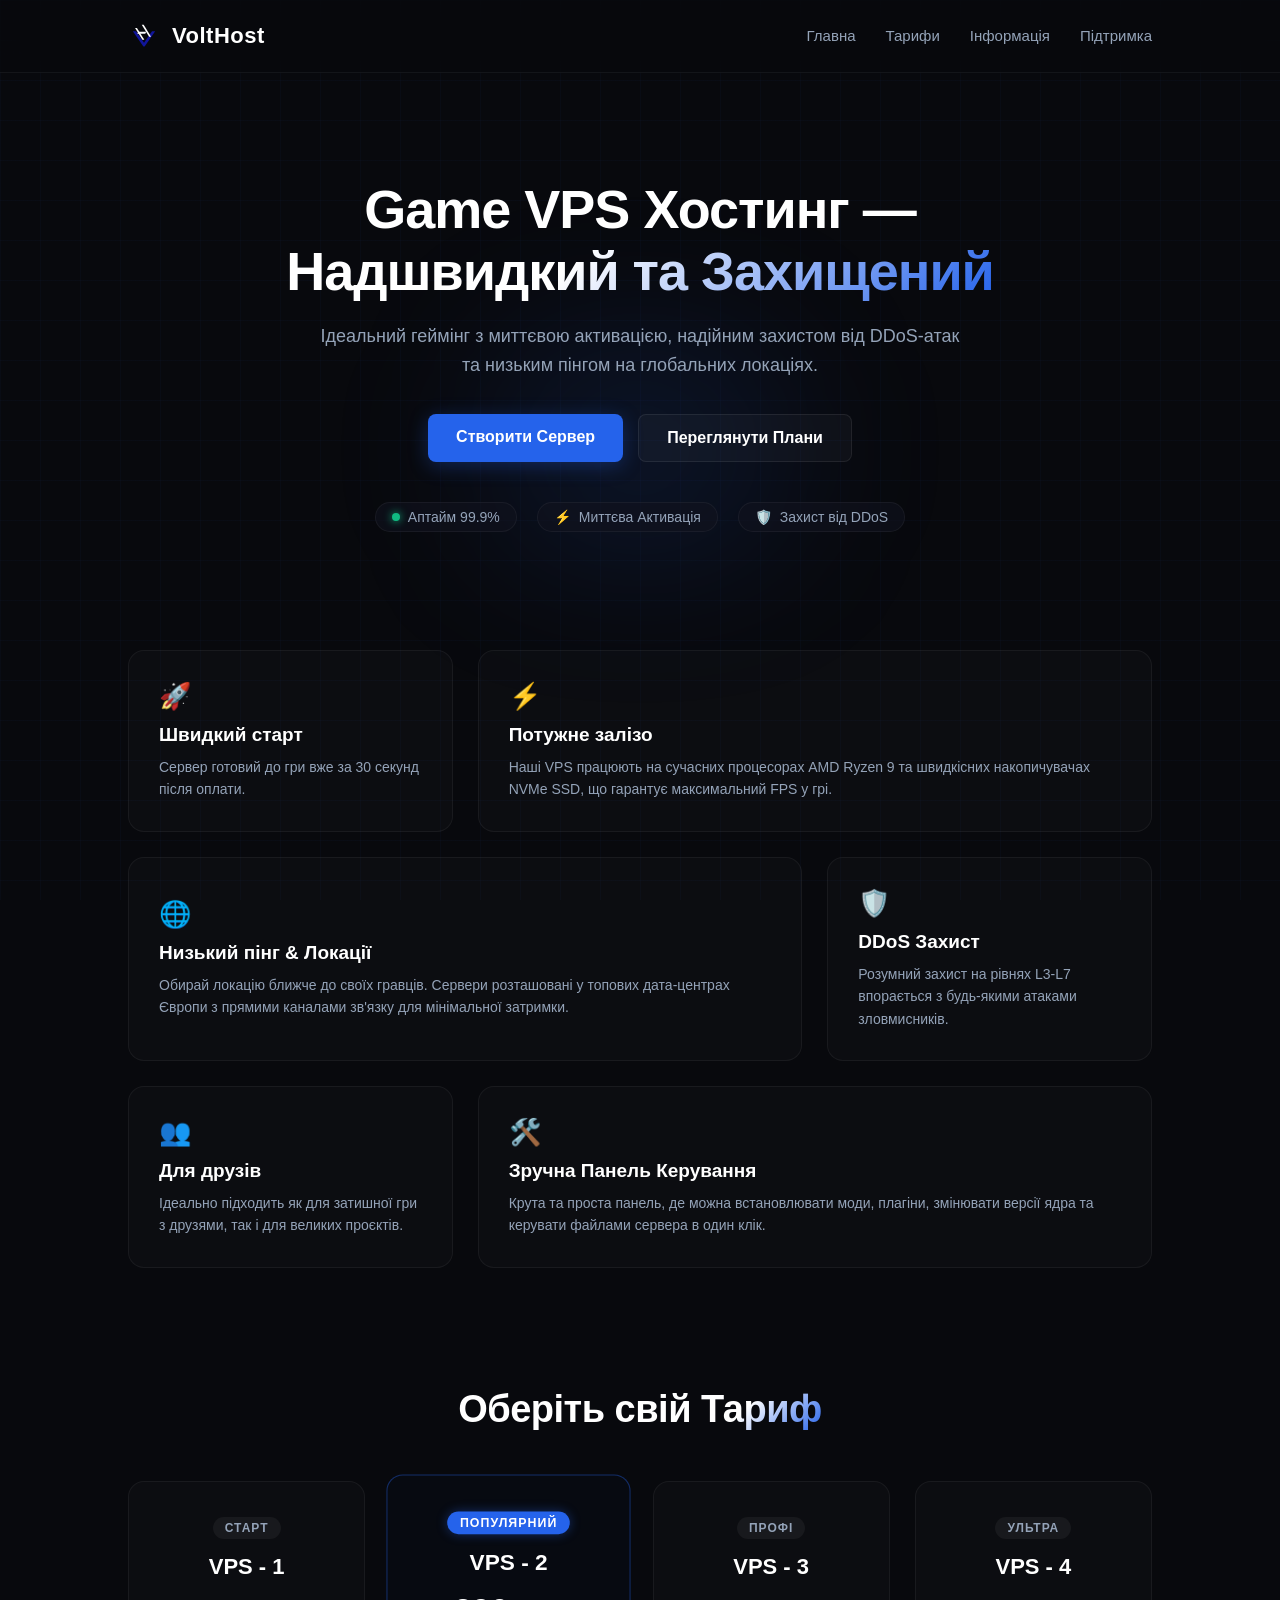
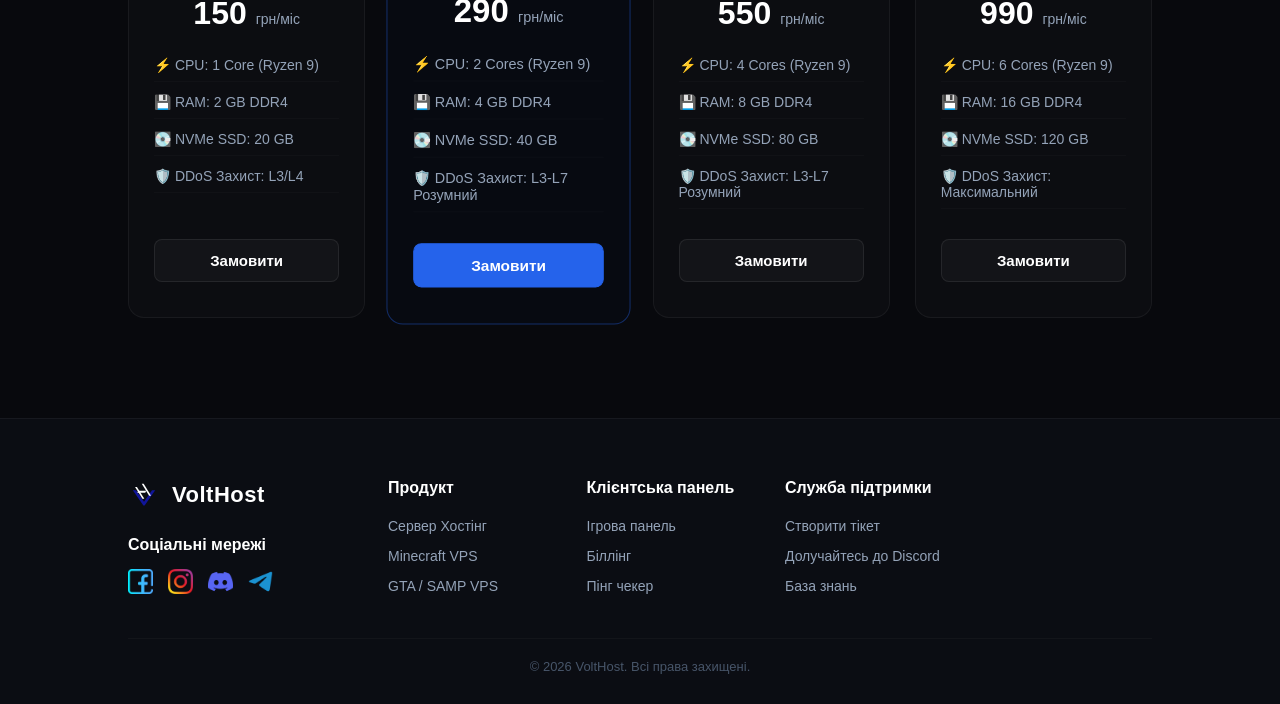
==== commit 78c9ae4a: "v1.4" ====
--- a/index.html
+++ b/index.html
@@ -198,6 +198,81 @@
             </div>
         </div>
     </div>
+    <!-- ... інші секції ... -->
+</section>
+
+<!-- МОДАЛЬНЕ ВІКНО ЗАМОВЛЕННЯ (Має бути тут, перед самим кінцем body) -->
+<div class="modal-overlay" id="orderModal">
+    <div class="modal-container">
+        <!-- ... вміст модалки ... -->
+    </div>
+</div>
+<footer class="footer">
+    <div class="footer-container">
+        <!-- Блок з логотипом та соцмережами -->
+        <div class="footer-brand">
+            <a href="#" class="logo-container">
+                <div class="logo-icon">
+                    <svg viewBox="0 0 100 100" width="100%" height="100%">
+                        <path d="M15 35 L48 83 L52 83 L85 35 L75 35 L50 71 L25 35 Z" fill="#11159a" />
+                        <path d="M22 25 L45 62 L51 62 L28 25 Z" fill="#ffffff" />
+                        <path d="M43 15 L66 52 L72 52 L49 15 Z" fill="#ffffff" />
+                        <path d="M32 37 L57 37 L54 43 L29 43 Z" fill="#ffffff" />
+                    </svg>
+                </div>
+                VoltHost
+            </a>
+            <div class="footer-socials">
+                <h4>Соціальні мережі</h4>
+                <div class="social-icons">
+                    <a href="#"><i class="fab fa-facebook"></i> <img height="25" src="./image/free-icon-facebook-1384168.png">   </a>
+                    <a href="#"><i class="fab fa-instagram"></i> <img height="25" src="./image/free-icon-instagram-5968776.png"></a>
+                    <a href="#"><i class="fab fa-discord"></i> <img height="25" src="./image/free-icon-discord-5968756.png"></a>
+                    <a href="#"><i class="fab fa-tiktok"></i> <img height="25" src="./image/free-icon-connection-15047523.png"></a>
+                </div>
+            </div>
+        </div>
+
+        <!-- Колонки посилань -->
+        <div class="footer-links-grid">
+            <div class="footer-col">
+                <h4>Продукт</h4>
+                <ul>
+                    <li><a href="./index.html#tarif">Сервер Хостінг</a></li>
+                    <li><a href="./index.html#tarif">Minecraft VPS</a></li>
+                    <li><a href="./index.html#tarif">GTA / SAMP VPS</a></li>
+                </ul>
+            </div>
+            
+           
+
+            <div class="footer-col">
+                <h4>Клієнтська панель</h4>
+                <ul>
+                    <li><a href="#">Ігрова панель</a></li>
+                    <li><a href="#">Біллінг</a></li>
+                    <li><a href="#">Пінг чекер</a></li>
+                </ul>
+            </div>
+
+            <div class="footer-col">
+                <h4>Служба підтримки</h4>
+                <ul>
+                    <li><a href="suport.html">Створити тікет</a></li>
+                    <li><a href="#">Долучайтесь до Discord</a></li>
+                    <li><a href="#">База знань</a></li>
+                </ul>
+            </div>
+        </div>
+    </div>
+    <div class="footer-bottom">
+        <p>&copy; 2026 VoltHost. Всі права захищені.</p>
+    </div>
+</footer>
+
+<script src="index.js"></script>
+</body>
+</html>
 
     <script src="index.js"></script>
 </body>
--- a/index.css
+++ b/index.css
@@ -6,7 +6,8 @@
 }
 
 body {
-    background-color: #08090D; /* Глибокий космічний чорний */
+    background-color: #08090D;
+    /* Глибокий космічний чорний */
     color: #FFFFFF;
     overflow-x: hidden;
 }
@@ -18,7 +19,7 @@
     left: 0;
     width: 100%;
     height: 100vh;
-    background-image: 
+    background-image:
         linear-gradient(rgba(37, 99, 235, 0.03) 1px, transparent 1px),
         linear-gradient(90deg, rgba(37, 99, 235, 0.03) 1px, transparent 1px);
     background-size: 40px 40px;
@@ -52,7 +53,8 @@
     align-items: center;
     z-index: 100;
     background: rgba(8, 9, 13, 0.7);
-    backdrop-filter: blur(12px); /* Ефект матового скла */
+    backdrop-filter: blur(12px);
+    /* Ефект матового скла */
     border-bottom: 1px solid rgba(255, 255, 255, 0.05);
 }
 
@@ -81,7 +83,8 @@
     display: flex;
     list-style: none;
     gap: 30px;
-    margin-left: auto; /* ЦЕЙ РЯДОК посунув твої посилання в кінець */
+    margin-left: auto;
+    /* ЦЕЙ РЯДОК посунув твої посилання в кінець */
 }
 
 .nav-links a {
@@ -103,20 +106,23 @@
 
 /* Херо-зона (Hero Section) */
 .hero {
-    min-height: 70vh; /* Зменшили з 100vh, щоб інфа піднялася вище */
+    min-height: 70vh;
+    /* Зменшили з 100vh, щоб інфа піднялася вище */
     display: flex;
     flex-direction: column;
     justify-content: center;
     align-items: center;
     text-align: center;
-    padding: 120px 20px 40px 20px; /* Додали відступ зверху під шапку і зменшили знизу */
+    padding: 120px 20px 40px 20px;
+    /* Додали відступ зверху під шапку і зменшили знизу */
     position: relative;
     z-index: 2;
 }
 
 .hero-content {
     max-width: 850px;
-    margin-top: 0; /* Прибрали зайвий відступ */
+    margin-top: 0;
+    /* Прибрали зайвий відступ */
 }
 
 .hero h1 {
@@ -219,11 +225,13 @@
 .badge span.icon {
     color: #2563EB;
 }
+
 /* Секція з картками інформації */
 
 .info-section {
     width: 100%;
-    padding: 20px 10% 80px 10%; /* Зменшили верхній padding з 80px до 20px */
+    padding: 20px 10% 80px 10%;
+    /* Зменшили верхній padding з 80px до 20px */
     position: relative;
     z-index: 2;
 }
@@ -232,8 +240,8 @@
 /* Налаштування сітки Bento Grid на 3 рівні колонки */
 .info-grid {
     display: grid;
-    grid-template-columns: repeat(3, 1fr); 
-    gap: 25px; 
+    grid-template-columns: repeat(3, 1fr);
+    gap: 25px;
     max-width: 1200px;
     margin: 0 auto;
 }
@@ -248,7 +256,8 @@
     flex-direction: column;
     justify-content: center;
     transition: all 0.4s ease;
-    min-height: 180px; /* Робимо однакову базову висоту */
+    min-height: 180px;
+    /* Робимо однакову базову висоту */
 }
 
 .info-card:hover {
@@ -278,32 +287,41 @@
 
 /* РЯДОК 1 */
 .card-top-left {
-    grid-column: 1 / 2;  /* Маленький блок ліворуч */
-}
+    grid-column: 1 / 2;
+    /* Маленький блок ліворуч */
+}
+
 .card-top-right {
-    grid-column: 2 / 4;  /* Довгий блок праворуч */
+    grid-column: 2 / 4;
+    /* Довгий блок праворуч */
 }
 
 /* РЯДОК 2 */
 .card-mid-left {
-    grid-column: 1 / 3;  /* Довгий блок ліворуч */
+    grid-column: 1 / 3;
+    /* Довгий блок ліворуч */
 }
 
 .card-mid-right {
-    grid-column: 3 / 4;  /* Маленький блок праворуч */
+    grid-column: 3 / 4;
+    /* Маленький блок праворуч */
 }
 
 /* РЯДОК 3 */
 .card-bottom-left {
-    grid-column: 1 / 2;  /* Маленький блок ліворуч */
-}
+    grid-column: 1 / 2;
+    /* Маленький блок ліворуч */
+}
+
 .card-bottom-right {
-    grid-column: 2 / 4;  /* Довгий блок праворуч */
-}
+    grid-column: 2 / 4;
+    /* Довгий блок праворуч */
+}
+
 /* ==========================================================================
    СЕКЦІЯ ТАРИФІВ
    ========================================================================== */
-   .pricing-section {
+.pricing-section {
     width: 100%;
     padding: 40px 10% 100px 10%;
     position: relative;
@@ -344,7 +362,8 @@
 .price-card.popular {
     border-color: rgba(37, 99, 235, 0.4);
     background: rgba(37, 99, 235, 0.02);
-    transform: scale(1.03); /* Трішки збільшений */
+    transform: scale(1.03);
+    /* Трішки збільшений */
 }
 
 .price-card:hover {
@@ -359,7 +378,8 @@
 }
 
 /* Бейджики */
-.price-badge, .price-badge-popular {
+.price-badge,
+.price-badge-popular {
     font-size: 12px;
     text-transform: uppercase;
     font-weight: 700;
@@ -429,7 +449,8 @@
     font-weight: 600;
     font-size: 15px;
     transition: all 0.3s ease;
-    margin-top: auto; /* Притискає кнопку до низу, якщо тексти різної довжини */
+    margin-top: auto;
+    /* Притискає кнопку до низу, якщо тексти різної довжини */
 }
 
 .price-card.popular .btn-price {
@@ -445,6 +466,7 @@
     background: rgba(255, 255, 255, 0.08);
     border-color: rgba(255, 255, 255, 0.2);
 }
+
 /* ==========================================================================
    СПЛИВАЮЧЕ ВІКНО (MODAL)
    ========================================================================== */
@@ -454,9 +476,12 @@
     left: 0;
     width: 100%;
     height: 100vh;
-    background: rgba(4, 5, 7, 0.8);
+    background: rgba(4, 5, 7, 0.85); /* Трішки темніший фон для кращого контрасту */
     backdrop-filter: blur(8px);
-    z-index: 200;
+    
+    /* Піднімаємо модалку на самий верхній шар поверх усіх шапок та карток */
+    z-index: 999999 !important; 
+    
     display: flex;
     justify-content: center;
     align-items: center;
@@ -465,7 +490,7 @@
     transition: all 0.3s ease;
 }
 
-/* Клас, який відображає вікно через JS */
+/* Коли додається клас open через JS */
 .modal-overlay.open {
     opacity: 1;
     pointer-events: auto;
@@ -480,11 +505,11 @@
     display: flex;
     position: relative;
     overflow: hidden;
-    box-shadow: 0 25px 60px rgba(0, 0, 0, 0.6);
+    box-shadow: 0 25px 60px rgba(0, 0, 0, 0.8); /* Тінь під модалкою */
     transform: scale(0.9);
     transition: transform 0.3s ease;
-}
-
+    z-index: 1000000; /* Контейнер теж у безпечній зоні */
+}
 .modal-overlay.open .modal-container {
     transform: scale(1);
 }
@@ -602,6 +627,105 @@
     background: #1D4ED8;
     transform: translateY(-2px);
 }
+/* ==========================================================================
+   СЕКЦІЯ ФУТЕРА (FOOTER)
+   ========================================================================== */
+   .footer {
+    background-color: #0b0d13; /* Темний фон як на скріншоті */
+    border-top: 1px solid rgba(255, 255, 255, 0.05);
+    padding: 60px 10% 30px 10%;
+    position: relative;
+    z-index: 2;
+    width: 100%;
+}
+
+.footer-container {
+    max-width: 1200px;
+    margin: 0 auto;
+    display: flex;
+    justify-content: space-between;
+    gap: 40px;
+}
+
+/* Ліва частина з лого */
+.footer-brand {
+    display: flex;
+    flex-direction: column;
+    gap: 25px;
+    min-width: 220px;
+}
+
+.footer-socials h4 {
+    font-size: 16px;
+    font-weight: 700;
+    margin-bottom: 15px;
+    color: #FFFFFF;
+}
+
+.social-icons {
+    display: flex;
+    gap: 15px;
+}
+
+.social-icons a {
+    color: #94A3B8;
+    text-decoration: none;
+    font-size: 16px;
+    font-weight: bold;
+    transition: color 0.3s ease;
+}
+
+.social-icons a:hover {
+    color: #2563EB; /* Синє підсвічування при наведенні */
+}
+
+/* Сітка з колонками посилань */
+.footer-links-grid {
+    display: grid;
+    grid-template-columns: repeat(4, 1fr);
+    gap: 30px;
+    width: 100%;
+}
+
+.footer-col h4 {
+    font-size: 16px;
+    font-weight: 700;
+    color: #FFFFFF;
+    margin-bottom: 20px;
+}
+
+.footer-col ul {
+    list-style: none;
+    padding: 0;
+    display: flex;
+    flex-direction: column;
+    gap: 12px;
+}
+
+.footer-col ul a {
+    color: #94A3B8;
+    text-decoration: none;
+    font-size: 14px;
+    transition: color 0.3s ease;
+}
+
+.footer-col ul a:hover {
+    color: #2563EB;
+}
+
+/* Копірайт в самому низу */
+.footer-bottom {
+    max-width: 1200px;
+    margin: 40px auto 0 auto;
+    padding-top: 20px;
+    border-top: 1px solid rgba(255, 255, 255, 0.03);
+    text-align: center;
+}
+
+.footer-bottom p {
+    color: #475569;
+    font-size: 13px;
+}
 
 /* Адаптивність для телефонів */
 @media (max-width: 768px) {
@@ -628,7 +752,8 @@
 
     /* Мобільне меню повністю закрите за замовчуванням */
     .nav-links {
-        display: none; 
+        display: none !important;
+        /* Гарантовано ховаємо на мобілці */
         position: fixed;
         top: 0;
         left: 0;
@@ -646,7 +771,8 @@
 
     /* Клас, який вмикає відображення при кліку */
     .nav-links.active {
-        display: flex;
+        display: flex !important;
+        /* Гарантовано показуємо при кліку */
     }
 
     .nav-links a {
@@ -657,9 +783,11 @@
     .menu-toggle.active span:nth-child(1) {
         transform: rotate(45deg) translate(5px, 6px);
     }
+
     .menu-toggle.active span:nth-child(2) {
         opacity: 0;
     }
+
     .menu-toggle.active span:nth-child(3) {
         transform: rotate(-45deg) translate(5px, -6px);
     }
@@ -667,9 +795,11 @@
     .hero h1 {
         font-size: 36px;
     }
+
     .hero p {
         font-size: 16px;
     }
+
     .cta-buttons {
         flex-direction: column;
         width: 100%;
@@ -677,43 +807,48 @@
         margin-left: auto;
         margin-right: auto;
     }
+
     /* Додати всередину @media (max-width: 768px) */
     .info-section {
         padding: 40px 5%;
     }
-    
-   .info-grid {
+
+    .info-grid {
         grid-template-columns: 1fr;
         gap: 15px;
     }
-    
+
     .info-card {
         grid-column: 1 / -1 !important;
         min-height: auto;
         padding: 25px;
     }
+
     /* Адаптація тарифів для мобілок */
     .pricing-section {
         padding: 40px 5% 60px 5%;
     }
-    
+
     .section-title {
         font-size: 28px;
         margin-bottom: 35px;
     }
 
     .pricing-grid {
-        grid-template-columns: 1fr; /* 1 колонка замість 4 */
+        grid-template-columns: 1fr;
+        /* 1 колонка замість 4 */
         gap: 20px;
     }
 
     .price-card.popular {
-        transform: scale(1); /* Прибираємо збільшення на мобільці */
-    }
-    
+        transform: scale(1);
+        /* Прибираємо збільшення на мобільці */
+    }
+
     .price-card.popular:hover {
         transform: translateY(-5px) scale(1);
     }
+
     /* Адаптація модалки для телефонів */
     .modal-container {
         flex-direction: column;
@@ -721,12 +856,25 @@
         max-height: 90vh;
         overflow-y: auto;
     }
-    .modal-sidebar, .modal-content {
+
+    .modal-sidebar,
+    .modal-content {
         width: 100%;
         padding: 30px 20px;
     }
+
     .modal-sidebar {
         border-right: none;
         border-bottom: 1px solid rgba(255, 255, 255, 0.05);
     }
-}
+    /* Адаптація футера для мобілок */
+    .footer-container {
+        flex-direction: column;
+        gap: 40px;
+    }
+
+    .footer-links-grid {
+        grid-template-columns: repeat(2, 1fr); /* Робимо 2 колонки на телефонах замість 4 */
+        gap: 25px;
+    }
+}
